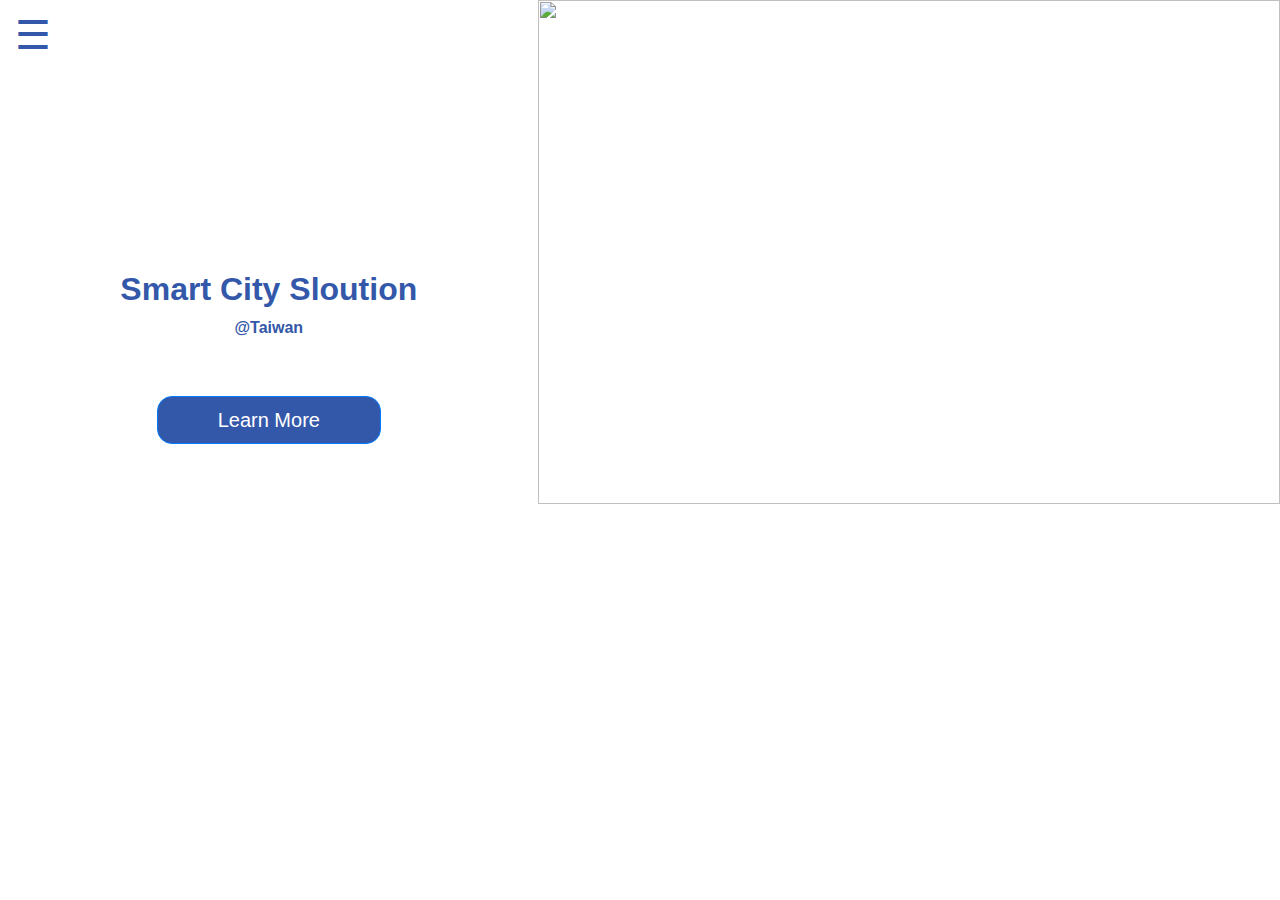
==== index.html @ f59634ec "init" ====
<!DOCTYPE html>
<html>

<head>
    <meta charset="UTF-8">
    <meta name="viewport" content="width=device-width, initial-scale=1.0">
    <meta http-equiv="X-UA-Compatible" content="ie=edge">
    <title>Home</title>
    <link rel="stylesheet" href="/css/bootstrap.css">
    <link rel="stylesheet" href="/css/main.css">
    <link rel="stylesheet" href="/css/home.css">
    <script src="js/loadjson.js"></script>
    <script src="/js/home.js"></script>
</head>

<body>
    <nav>
        <span class="menu-btn1" onclick="openNav()">&#9776; </span>
        <div id="mySidenav" class="sidenav">
            <a href="javascript:void(0)" class="closebtn" onclick="closeNav()">&times;</a>
            <a href="./home.html" class="home">Home</a>
            <div class="dropdown">8 Sloution
                <ul class="class">
                    <div class="line"></div>
                    <a href="./8class.html">Smart Agriculture</a>
                    <a href="./8class.html">Smart Education</a>
                    <a href="./8class.html">Smart Energy</a>
                    <a href="./8class.html">Smart Governance</a>
                    <a href="./8class.html">Smart Healthcare</a>
                    <a href="./8class.html">Smart Retail</a>
                    <a href="./8class.html">Smart Tourism</a>
                    <a href="./8class.html">Smart Transportation</a>
                </ul>
            </div>
        </div>
    </nav>

    <div id="main">
        <div class="row main nowrap">
            <div class="home-content" id="s1-box1">
                <div class="title-p">
                    <h1>Smart City Sloution</h1>
                    <p>@Taiwan</p>
                </div>
                <div class="btn-p text-center">
                    <a class="btn btn-primary btn-lg btn-w" href="./Service_company.html">Learn More</a>
                </div>

            </div>
            <div class="home-img" id="box2">
                <img id="s1-img" src="https://picsum.photos/1130/1080" alt="">
            </div>
        </div>
    </div>


</body>

</html>
---- css/main.css ----
body {
    font-family: "Lato", sans-serif;
}

.menu-btn1 {
    position: fixed;
    left: 0px;
    position: absolute;
    color: #3458A9;
    background-color: white;
    height: 60px;
    width: 60px;
    font-size: 30px;
    cursor: pointer;
    border: none;
}


.sidenav {
    height: 100%;
    width: 0;
    position: fixed;
    z-index: 1;
    top: 0;
    left: 0;
    background-color: #3458A9;
    overflow-x: hidden;
    transition: 0.5s;
    padding-top: 60px;
}

.home {
    margin-top: 20px;
}

.sidenav a,
.dropdown {
    padding: 8px 8px 8px 32px;
    text-decoration: none;
    font-size: 25px;
    color: white;
    display: block;
    transition: 0.3s;
}

.dropdown {
    margin-top: 10px;
    transition: height 2s;
}

.sidenav a:hover {
    color: #f1f1f1;
}

.sidenav .closebtn {
    position: absolute;
    top: 0;
    left: -60px;
    font-size: 36px;
    margin-left: 50px;
}

.line {
    border: 1px solid white;
    width: 180px;
    margin: 10px;
    position: relative;
    left: -50px;
}

.class a {
    font-size: 18px;
}


.dropdown ul {
    display: none;
}

.dropdown:hover ul {
    display: block;
}



@media screen and (max-height: 450px) {
    .sidenav {
        padding-top: 15px;
    }

    .sidenav a {
        font-size: 18px;
    }
}
---- css/home.css ----
* {
    box-sizing: border-box;
}

#main {
    transition: margin-left .5s;
}

[class^="col-"] {
    padding-left: 0px;
    padding-right: 0px;
}


body {
    background: white;
    width: 100%;
}


h1,
p {
    text-align: center;
    font-weight: 600;
    color: #3458A9;
}

h1 {
    font-size: 2rem;
}

.title-p {
    margin-top: 30vh;
}



/* btn */

.btn-p {
    padding-top: 40px;
}


/* menu-btn */


* {
    box-sizing: border-box;
}

#main {
    transition: margin-left .5s;
}

[class^="col-"] {
    padding-left: 0px;
    padding-right: 0px;
}


body {
    background: white;
    width: 100%;
}


h1,
p {
    text-align: center;
    font-weight: 600;
    color: #3458A9;
}

h1 {
    font-size: 2rem;
}

.title-p {
    margin-top: 30vh;
}



/* btn */

.btn-p {
    padding-top: 40px;
}

.btn-w {
    background-color: #3458A9;
    padding-left: 60px;
    padding-right: 60px;
    border-radius: 15px;
    margin-bottom: 60px;
}

/* menu-btn */


#s1-img {
    height: 100%;
    width: 100%;
}

.menu-btn1 {
    margin-top: 5px;
    margin-left: 15px;
    font-size: 40px;
    cursor: pointer;
    height: 60px;
    background-color: white;
    z-index: 1;
}

.menu-btn1:hover {
    background-color: white;
}

.home-content {
    width: 42vw;
}

.home-img {
    width: 58vw;
}

.nowrap {
    width: 100vw;
    margin-left: 0px;
}


@media screen and (max-width:991.99px) {
    .menu-btn1 {
        height: 60px;
        position: static;
    }

    h1 {
        font-size: 2rem;
    }

    #s1-box1 {
        order: 2;
    }

    #s1-box2 {
        order: 1;
    }

    .title-p {
        margin-top: 60px;
    }

    .title-content {
        margin-bottom: 30px;
    }

    .home-content {
        width: 100vw;
    }

    .home-img {
        width: 100vw;
    }
}
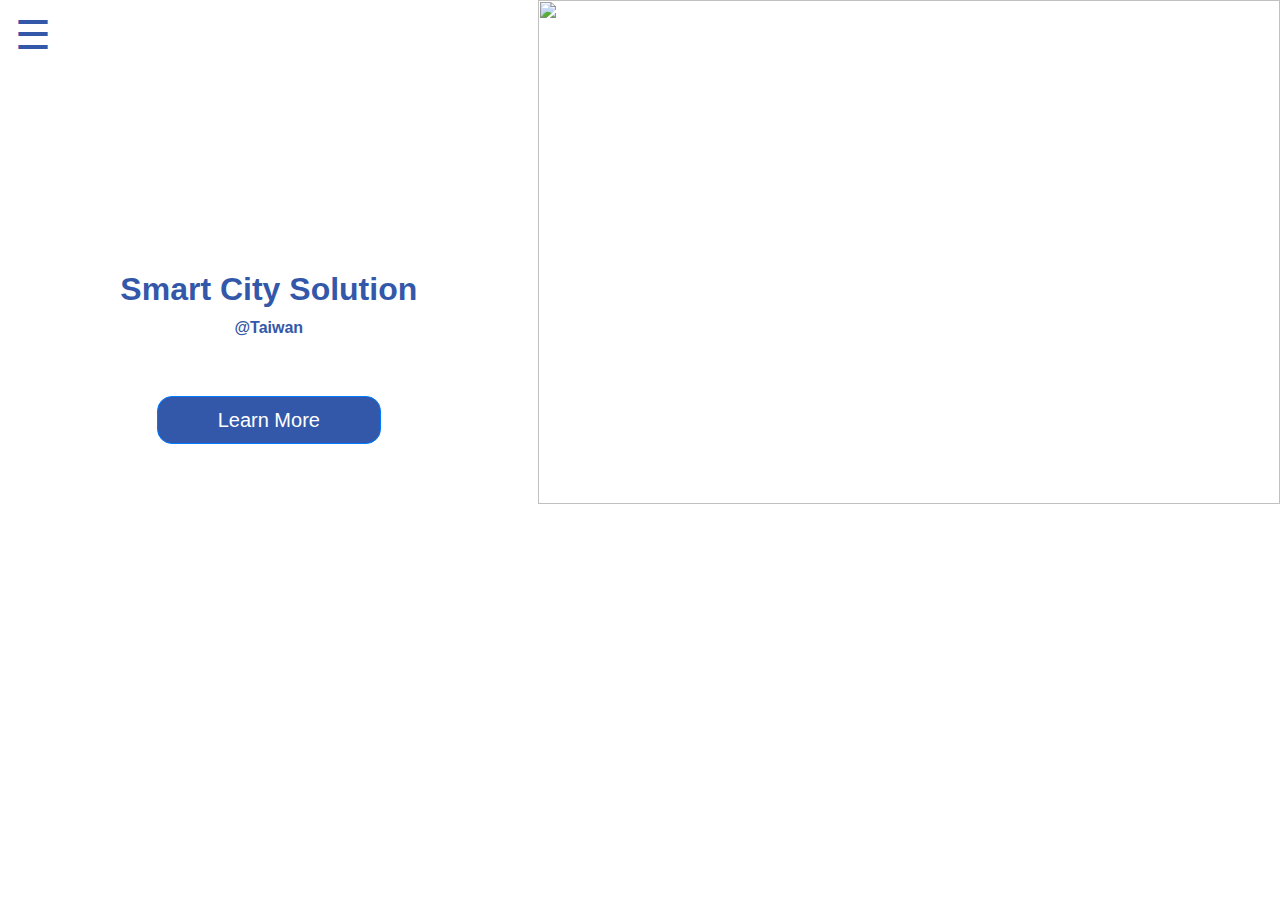
==== commit fe51fa17: "fix Smart Agriculture" ====
--- a/index.html
+++ b/index.html
@@ -9,7 +9,9 @@
     <link rel="stylesheet" href="/css/bootstrap.css">
     <link rel="stylesheet" href="/css/main.css">
     <link rel="stylesheet" href="/css/home.css">
-    <script src="js/loadjson.js"></script>
+    <script src="./js/jquery.min.js"></script>
+    <script src="./js/bootstrap.min.js"></script>
+    <!--    <script src="js/loadjson.js"></script>-->
     <script src="/js/home.js"></script>
 </head>
 
@@ -18,19 +20,34 @@
         <span class="menu-btn1" onclick="openNav()">&#9776; </span>
         <div id="mySidenav" class="sidenav">
             <a href="javascript:void(0)" class="closebtn" onclick="closeNav()">&times;</a>
-            <a href="./home.html" class="home">Home</a>
-            <div class="dropdown">8 Sloution
-                <ul class="class">
-                    <div class="line"></div>
-                    <a href="./8class.html">Smart Agriculture</a>
-                    <a href="./8class.html">Smart Education</a>
-                    <a href="./8class.html">Smart Energy</a>
-                    <a href="./8class.html">Smart Governance</a>
-                    <a href="./8class.html">Smart Healthcare</a>
-                    <a href="./8class.html">Smart Retail</a>
-                    <a href="./8class.html">Smart Tourism</a>
-                    <a href="./8class.html">Smart Transportation</a>
-                </ul>
+            <a href="./index.html" class="home">Home</a>
+            <div class="panel-group" id="accordion">
+                <div class="panel panel-default">
+                    <div class="panel-heading">
+                        <h4 class="panel-title">
+                            <a data-toggle="collapse" data-parent="#accordion" href="#collapseOne">
+                                8 Solution
+                            </a>
+                        </h4>
+                    </div>
+                    <div id="collapseOne" class="panel-collapse collapse in">
+                        <div class="panel-body">
+                            <div class="dropdown">
+                                <ul class="class">
+                                    <div class="line"></div>
+                                    <a href="./Service_company/Agriculture.html">Smart Agriculture</a>
+                                    <a href="./Service_company/Education.html">Smart Education</a>
+                                    <a href="./Service_company/Energy.html">Smart Energy</a>
+                                    <a href="./Service_company/Governance.html">Smart Governance</a>
+                                    <a href="./Service_company/Healthcare.html">Smart Healthcare</a>
+                                    <a href="./Service_company/Retail.html">Smart Retail</a>
+                                    <a href="./Service_company/Tourism.html">Smart Tourism</a>
+                                    <a href="./Service_company/Transportation.html">Smart Transportation</a>
+                                </ul>
+                            </div>
+                        </div>
+                    </div>
+                </div>
             </div>
         </div>
     </nav>
@@ -39,11 +56,12 @@
         <div class="row main nowrap">
             <div class="home-content" id="s1-box1">
                 <div class="title-p">
-                    <h1>Smart City Sloution</h1>
+                    <h1>Smart City Solution</h1>
                     <p>@Taiwan</p>
+
                 </div>
                 <div class="btn-p text-center">
-                    <a class="btn btn-primary btn-lg btn-w" href="./Service_company.html">Learn More</a>
+                    <a class="btn btn-primary btn-lg btn-w" href="./8class.html">Learn More</a>
                 </div>
 
             </div>
@@ -53,7 +71,6 @@
         </div>
     </div>
 
-
 </body>
 
 </html>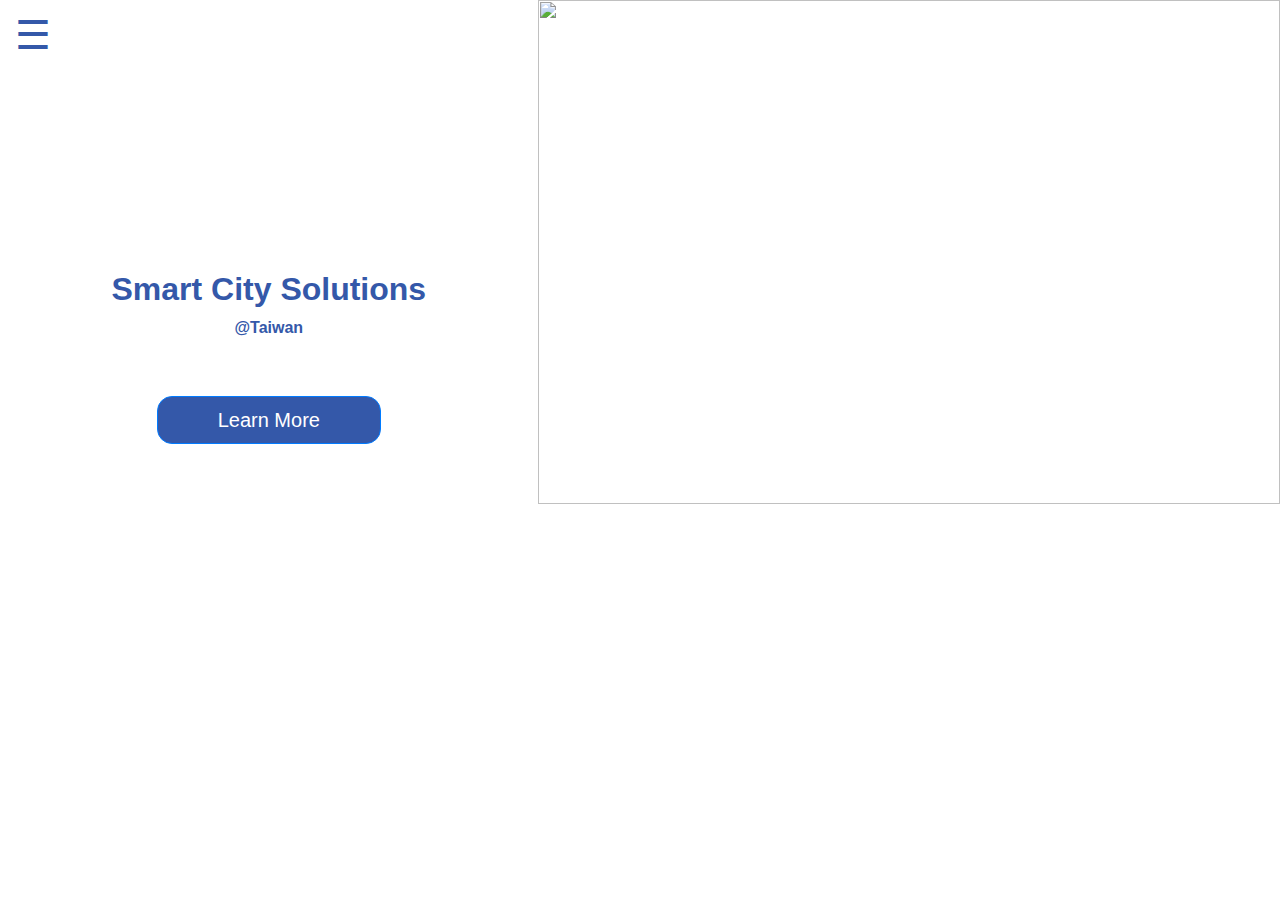
==== commit 58315413: "fix solution" ====
--- a/index.html
+++ b/index.html
@@ -26,7 +26,7 @@
                     <div class="panel-heading">
                         <h4 class="panel-title">
                             <a data-toggle="collapse" data-parent="#accordion" href="#collapseOne">
-                                8 Solution
+                                8 Categories of Smart Solutions
                             </a>
                         </h4>
                     </div>
@@ -56,7 +56,7 @@
         <div class="row main nowrap">
             <div class="home-content" id="s1-box1">
                 <div class="title-p">
-                    <h1>Smart City Solution</h1>
+                    <h1>Smart City Solutions</h1>
                     <p>@Taiwan</p>
 
                 </div>
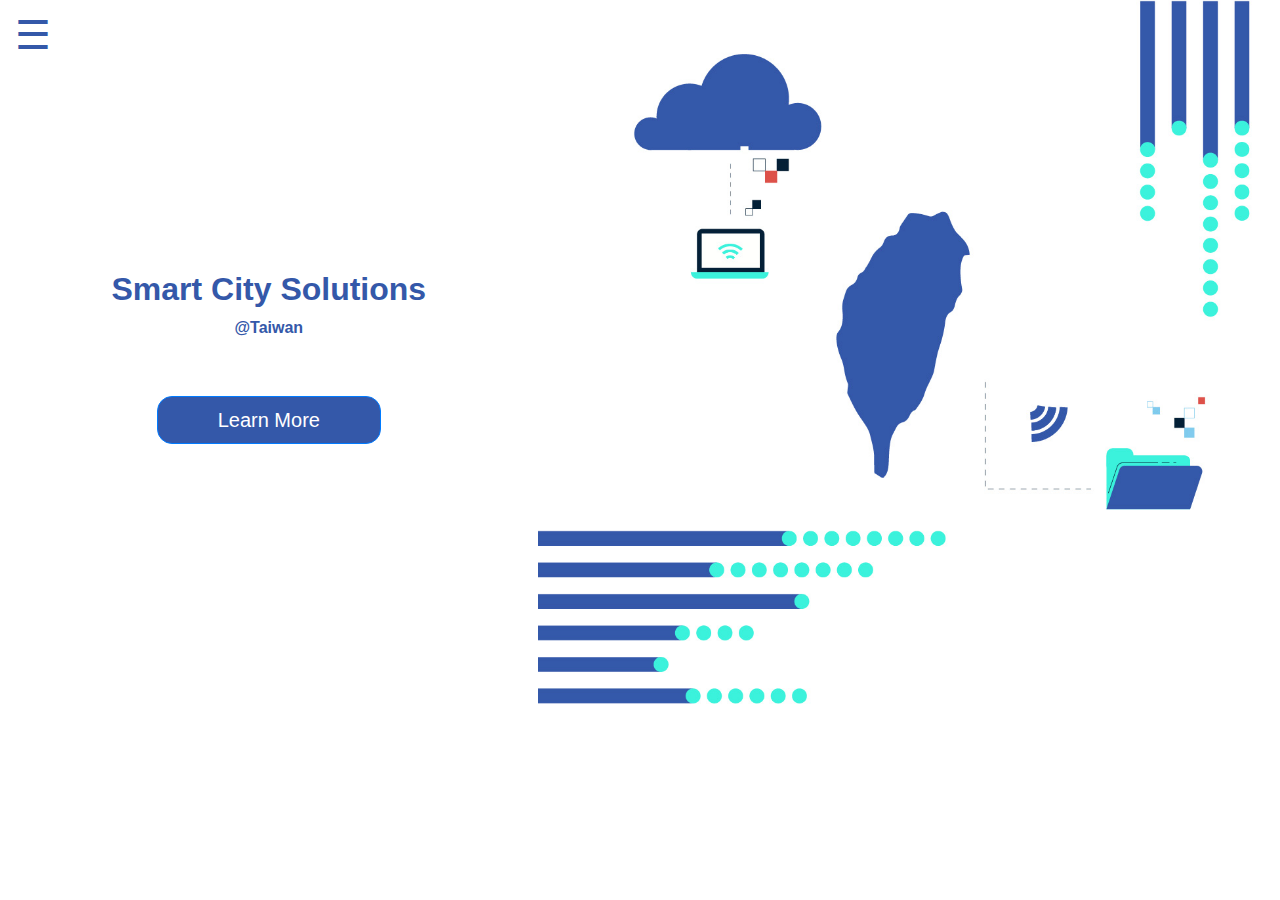
==== commit d55132a6: "fix home kv & jpg" ====
--- a/index.html
+++ b/index.html
@@ -66,7 +66,7 @@
 
             </div>
             <div class="home-img" id="box2">
-                <img id="s1-img" src="https://picsum.photos/1130/1080" alt="">
+                <img id="s1-img" src="home_kv.jpg" alt="">
             </div>
         </div>
     </div>
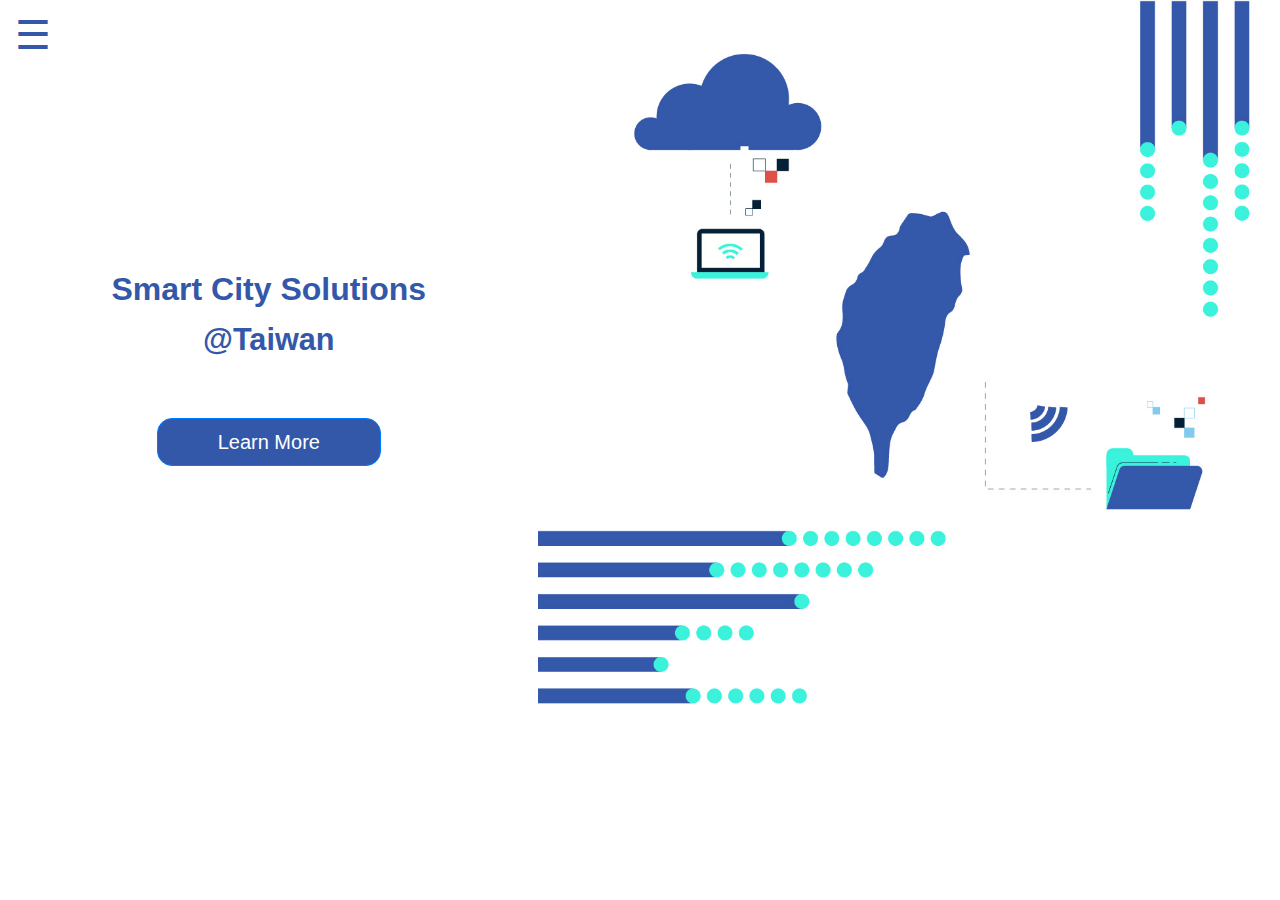
==== commit 1702f46c: "add logo" ====
--- a/index.html
+++ b/index.html
@@ -49,6 +49,9 @@
                     </div>
                 </div>
             </div>
+            <div class="logo">
+                    <img src="../Logo.jpg">
+                </div>
         </div>
     </nav>
 
--- a/css/main.css
+++ b/css/main.css
@@ -13,8 +13,9 @@
     font-size: 30px;
     cursor: pointer;
     border: none;
+    margin-left: 15px;
+    /* z-index: 1; */
 }
-
 
 .sidenav {
     height: 100%;
@@ -31,6 +32,13 @@
 
 .home {
     margin-top: 20px;
+}
+
+.logo img{
+    width: 90%;
+    padding: 100px 8px 30px 32px;
+    position: absolute;
+    bottom: 0;
 }
 
 .sidenav a,
@@ -72,6 +80,14 @@
     font-size: 18px;
 }
 
+.dropdown {
+    margin-top: 0;
+    padding-top: 0;
+}
+
+/* .class {
+    display: none;
+}
 
 .dropdown ul {
     display: none;
@@ -79,7 +95,7 @@
 
 .dropdown:hover ul {
     display: block;
-}
+} */
 
 
 
--- a/css/home.css
+++ b/css/home.css
@@ -70,6 +70,7 @@
     text-align: center;
     font-weight: 600;
     color: #3458A9;
+    font-size: 23pt;
 }
 
 h1 {
@@ -131,6 +132,10 @@
     margin-left: 0px;
 }
 
+img .logo{
+    width: 100px;
+}
+
 
 @media screen and (max-width:991.99px) {
     .menu-btn1 {
